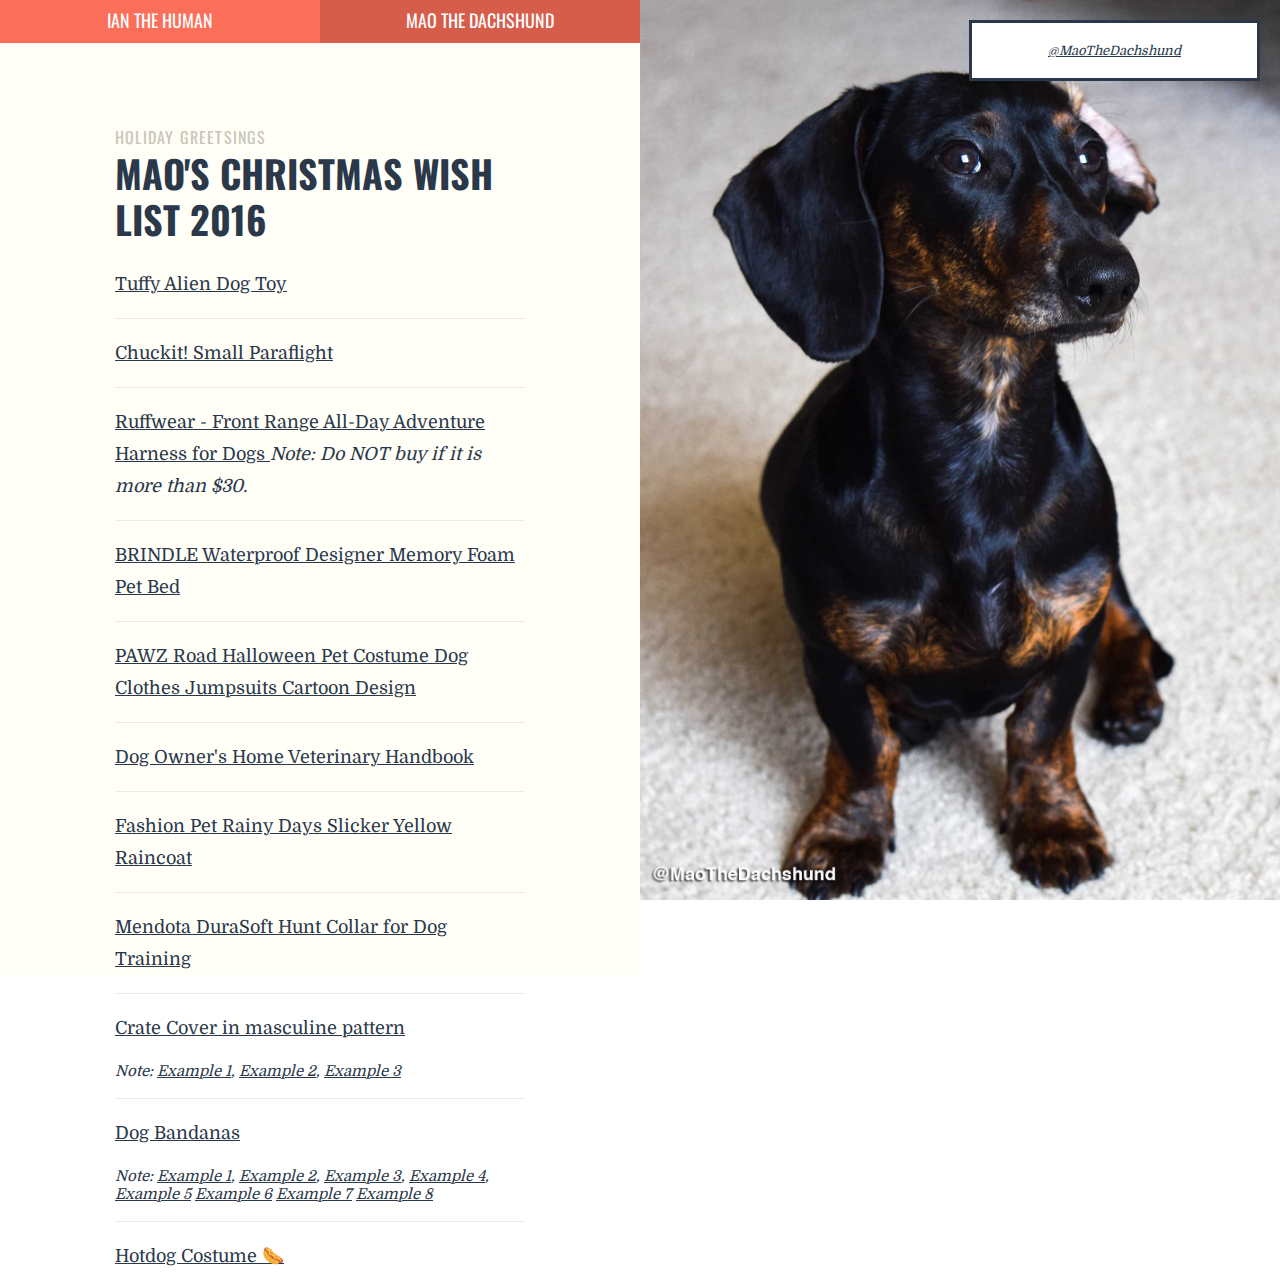
==== mao.html @ 3ab3b2b7 "removed some examples" ====
<DOCTYPE html>
    <head>
        <link rel="stylesheet" type="text/css" href="style.css">
        <link rel="stylesheet" type="text/css" href="mediaqueries.css">
        <link href="https://fonts.googleapis.com/css?family=Domine|Oswald" rel="stylesheet">
    </head>
    <body>
        <div class="main-content-container">
            <div class="navigation  flexbox">
                <a href="index.html" class="button">
                    Ian The Human
                </a>
                <a href="mao.html" class="button  active">
                    Mao The Dachshund
                </a>
            </div>
            <div class="main-content-scroll">
                <div class="main-content">
                    <div class="step-number">
                        Holiday Greetsings
                    </div>
                    <h1>Mao's Christmas Wish List 2016</h1>
                    <p>
                        <a href="https://smile.amazon.com/dp/B00A392XO4/" target="_blank">
                            Tuffy Alien Dog Toy
                        </a>
                    </p>
                    <div class="divider"></div>
                    <p>
                        <a href="https://smile.amazon.com/dp/B008ESY894/" target="_blank">
                            Chuckit! Small Paraflight
                        </a>
                    </p>
                    <div class="divider"></div>
                    <p>
                        <a href="https://smile.amazon.com/dp/B00LHXZSG0/" target="_blank">
                            Ruffwear - Front Range All-Day Adventure Harness for Dogs
                        </a>
                        <em>
                            Note: Do NOT buy if it is more than $30.
                        </em>
                    </p>
                    <div class="divider"></div>
                    <p>
                        <a href="https://smile.amazon.com/dp/B00ZGIU0JM/" target="_blank">
                            BRINDLE Waterproof Designer Memory Foam Pet Bed
                        </a>
                    </p>
                    <div class="divider"></div>
                    <p>
                        <a href="https://smile.amazon.com/dp/B01KHRYT48/" target="_blank">
                            PAWZ Road Halloween Pet Costume Dog Clothes Jumpsuits Cartoon Design
                        </a>
                    </p>
                    <div class="divider"></div>
                    <p>
                        <a href="https://smile.amazon.com/dp/0470067853/" target="_blank">
                            Dog Owner's Home Veterinary Handbook
                        </a>
                    </p>
                    <div class="divider"></div>
                    <p>
                        <a href="https://smile.amazon.com/dp/B004GF7N32/" target="_blank">
                            Fashion Pet Rainy Days Slicker Yellow Raincoat
                        </a>
                    </p>
                    <div class="divider"></div>
                    <p>
                        <a href="http://www.basspro.com/Mendota-DuraSoft-Hunt-Collar-for-Dog-Training/product/13020205312212/" target="_blank">
                            Mendota DuraSoft Hunt Collar for Dog Training
                        </a>
                    </p>
                    <div class="divider"></div>
                    <p>
                        <a href="https://smile.amazon.com/gp/product/B000QFWCJ6/" target="_blank">
                            Crate Cover in masculine pattern
                        </a>
                        <div class="note">Note: <a href="https://www.etsy.com/listing/250119171/pet-teepee" target="_blank">Example 1</a>, <a href="https://www.etsy.com/listing/476317339/pet-teepee-29x29" target"_blank">Example 2</a>, <a href="https://www.etsy.com/listing/478689494/pet-pals-teepee" target="_blank">Example 3</a></div>
                    </p>
                    <div class="divider"></div>
                    <p>
                        <a href="http://www.basspro.com/Mendota-DuraSoft-Hunt-Collar-for-Dog-Training/product/13020205312212/" target="_blank">
                            Dog Bandanas
                        </a>
                        <div class="note">Note:
                            <a href="https://www.etsy.com/listing/250119171/pet-teepee" target="_blank">Example 1</a>,
                            <a href="https://www.etsy.com/listing/277825312/red-neon-plaid-bandana" target"_blank">Example 2</a>,
                            <a href="https://www.etsy.com/listing/280695286/buffalo-blue-bandana" target="_blank">Example 3</a>,
                            <a href="https://www.etsy.com/listing/293800957/evergreen-frayed-bandana">Example 4</a>,
                            <a href="https://www.etsy.com/listing/291102183/bear-bandana">Example 5</a>
                            <a href="https://www.etsy.com/listing/481455106/apollos-golden-bandanas-dog-bandana-dog">Example 6</a>
                            <a href="https://www.etsy.com/listing/496786809/apollos-golden-bandanas-c3po-dog-bandana">Example 7</a>
                            <a href="https://www.etsy.com/listing/481451094/apollos-golden-bandanas-dog-bandana-dog">Example 8</a>
                        </div>
                    </p>
                    <div class="divider"></div>
                    <p>
                        <a href="https://smile.amazon.com/Casual-Canine-Diggity-Costume-lengths/dp/B000ARTUD6" target="_blank">
                            Hotdog Costume 🌭
                        </a>
                    </p>













                </div>
            </div>
        </div>
        <div class="secondary-content">
            <div class="image-note">
                <a href="https://www.instagram.com/maothedachshund/" target="_blank">
                    @MaoTheDachshund
                </a>
            </div>
            <div class="image mao">
                <!-- Background Imag Fill Here -->
            </div>
        </div>
    </body>
</html>
---- style.css ----
body {
    margin: 0;
    color: #2A384A;
    font-family: 'Domine', serif;
    font-size: 18px;
}

h1 {
    margin-top: 2px;
    color: #2A384A;
    font-family: 'Oswald', sans-serif;
    font-size: 38px;
    line-height: 1.2;
    text-transform: uppercase;
}
a {
    color: #2A384A;
}
a::visited {
    color: #2A384A;
}

strong {
    padding: 10px 15px;
    color: red;
    text-decoration: underline;
    background-color: yellow;
}
.note {
    font-size: 15px;
    font-style: italic;
}


.main-content-container {
    width: 50%;
    float: left;
    background-color: #FFFEF7;
}
.navigation {
    width: 50%;
    height: 40px;
    // Styling
    font-family: 'Oswald', sans-serif;
    background-color: red;
    // Flexbox
    display: -webkit-box;
    display: -moz-box;
    display: -ms-flexbox;
    display: -webkit-flex;
    display: flex;
    -webkit-align-items: center;
    -ms-flex-align: center;
    align-items: center;
}
.navigation .button {
    width: 50%;
    padding: 10px;
    color: white;
    font-family: 'Oswald', sans-serif;
    text-transform: uppercase;
    text-decoration: none;
    text-align: center;
    background-color: #FB6E59;
    cursor: pointer;
}
.navigation .button.active {
    background-color: #D75D4B;
}
.main-content-scroll {
    height: calc(100vh - 45px);
    position: relative;
    top: 5px;
}
.main-content {
    margin: 80px 115px;
}
.main-content p {
    line-height: 32px;
}
.main-content .divider {
    width: 100%;
    height: 1px;
    background-color: #EDEAE0;
}
.step-number {
    color: #C8C5B7;
    font-family: 'Oswald', sans-serif;
    font-size: 16px;
    text-transform: uppercase;
    letter-spacing: 1.2;
}

.secondary-content {
    width: 50%;
    float: left;
    position: fixed;
    height: 100vh;
    right: 0;
}
.secondary-content img  {
    width: 100%;
}
.secondary-content .image-note {
    position: absolute;
    top: 20px;
    right: 20px;
    width: 245px;
    padding: 20px;
    color: #5a6d82;
    font-size: 13px;
    font-style: italic;
    text-align: center;
    background-color: white;
    border: 3px solid #2A384A;
}
.secondary-content .image {
    height: 100%;
    width: 100%;
    background-position: center center;
    background-size: cover;
}
.secondary-content .image.ian {
    background-image: url('img/christmas-background-image.jpg');
}
.secondary-content .image.mao {
    background-image: url('img/maothedachshund.jpg');
    background-position: left center;
}



// Helps
// Flexbox
.flexbox {
    display: -webkit-box;
    display: -moz-box;
    display: -ms-flexbox;
    display: -webkit-flex;
    display: flex;
}
---- mediaqueries.css ----
/* Smartphones (portrait and landscape) ----------- */
@media only screen
and (min-width : 320px)
and (max-width : 480px) {
    .main-content-container {
        width: 100%;
    }
    .navigation {
        width: 100%;
    }
    .main-content {
        margin: 60px 55px;
    }
    .secondary-content {
        display: none;
    }

}

/* Smartphones (landscape) ----------- */
@media only screen
and (min-width : 321px) {
    .main-content-container {
        width: 100%;
    }
    .navigation {
        width: 100%;
    }
    // .main-content {
    //     margin: 60px 55px;
    // }
    .secondary-content {
        display: none;
    }
}

/* Smartphones (portrait) ----------- */
@media only screen
and (max-width : 320px) {
    .main-content-container {
        width: 100%;
    }
    .navigation {
        width: 100%;
    }
    .main-content {
        margin: 60px 55px;
    }
    .secondary-content {
        display: none;
    }
}

/* iPads (portrait and landscape) ----------- */
@media only screen
and (min-width : 768px)
and (max-width : 1024px) {
    .main-content-container {
        width: 100%;
    }
    .navigation {
        width: 100%;
    }
    .main-content {
        margin: 80px 155px;
    }

    .secondary-content {
        display: none;
    }
}

/* iPads (landscape) ----------- */
@media only screen
and (min-width : 768px)
and (max-width : 1024px)
and (orientation : landscape) {
    .main-content-container {
        width: 100%;
    }
    .navigation {
        width: 100%;
    }
    .secondary-content {
        display: none;
    }
}

/* iPads (portrait) ----------- */
@media only screen
and (min-width : 768px)
and (max-width : 1024px)
and (orientation : portrait) {
    .main-content-container {
        width: 100%;
    }
    .navigation {
        width: 100%;
    }
    .secondary-content {
        display: none;
    }
}

/* Desktops and laptops ----------- */
@media only screen
and (min-width : 1224px) {
    .main-content-container {
        width: 50%;
    }
    .secondary-content {
        display: block;
    }
}

/* Large screens ----------- */
@media only screen
and (min-width : 1824px) {
/* Styles */
}

/* iPhone 4 ----------- */
@media
only screen and (-webkit-min-device-pixel-ratio : 1.5),
only screen and (min-device-pixel-ratio : 1.5) {
/* Styles */
}
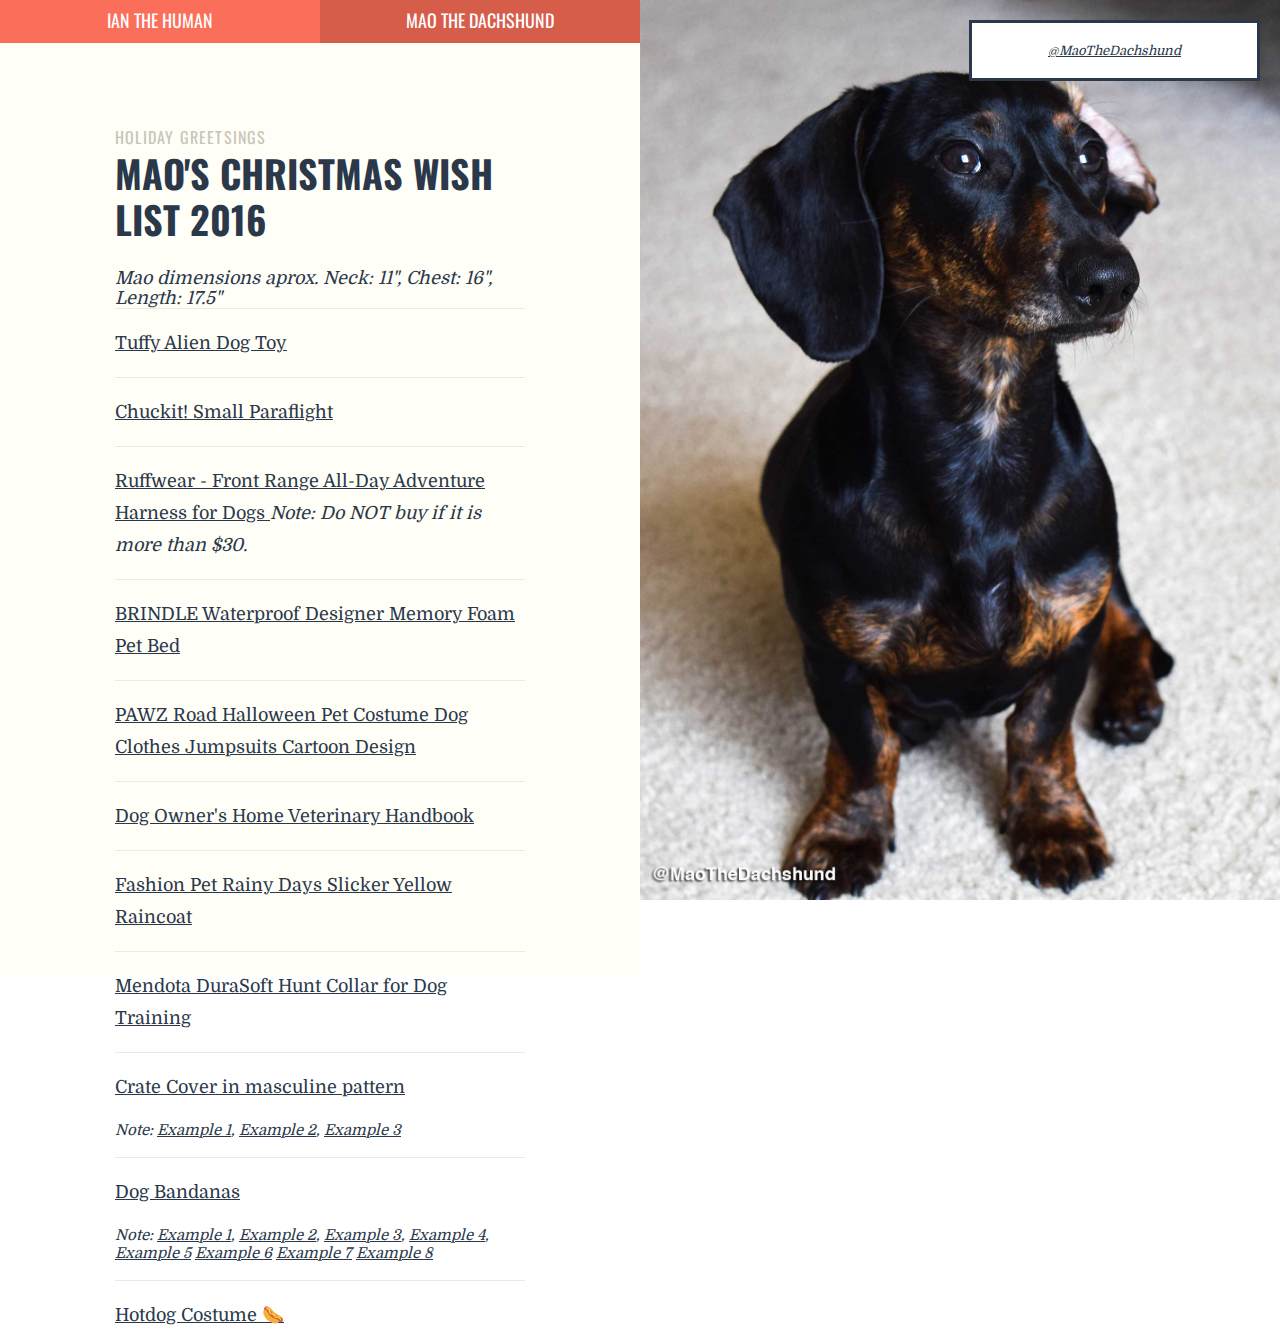
==== commit 7b834385: "Mao dimensions" ====
--- a/mao.html
+++ b/mao.html
@@ -20,6 +20,10 @@
                         Holiday Greetsings
                     </div>
                     <h1>Mao's Christmas Wish List 2016</h1>
+                    <em>
+                        Mao dimensions aprox. Neck: 11", Chest: 16", Length: 17.5"
+                    </em>
+                    <div class="divider"></div>
                     <p>
                         <a href="https://smile.amazon.com/dp/B00A392XO4/" target="_blank">
                             Tuffy Alien Dog Toy
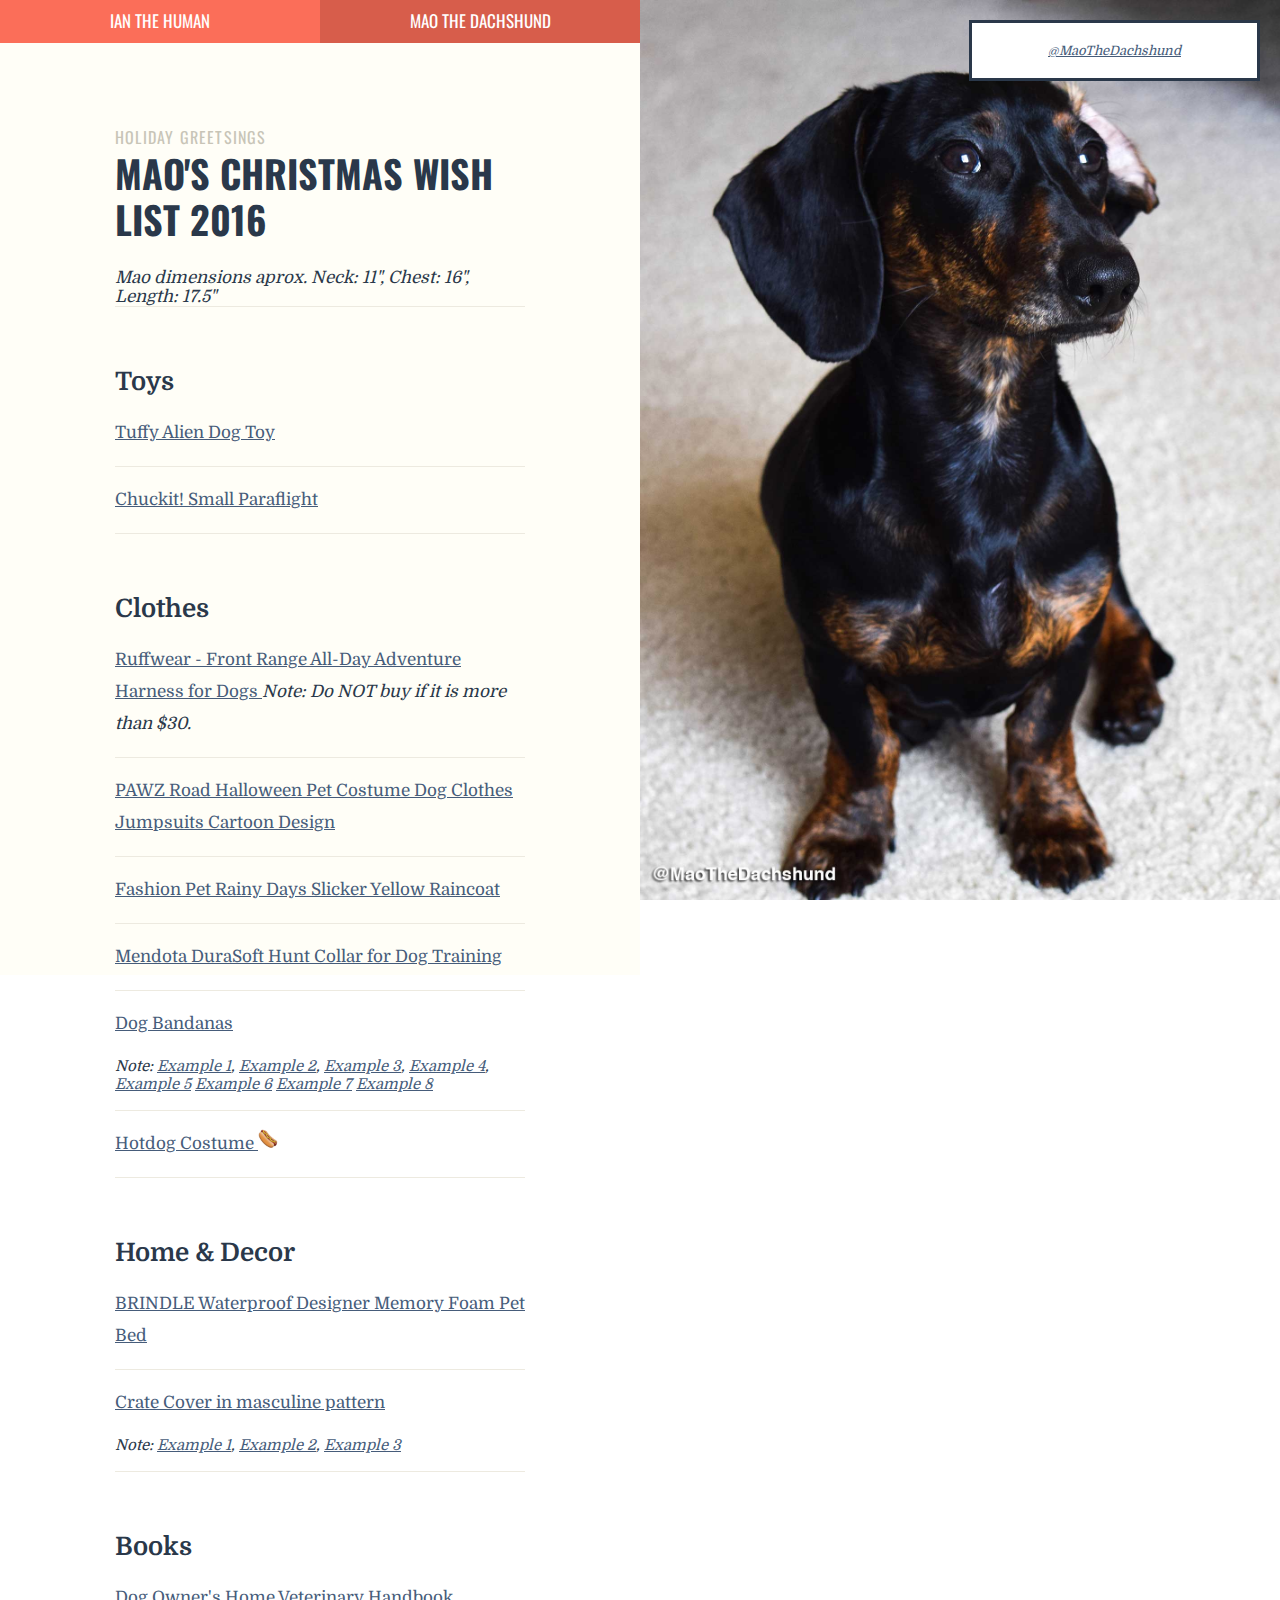
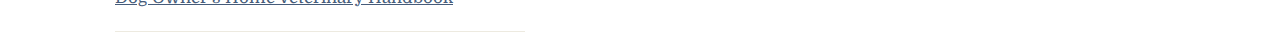
==== commit 911e4e11: "Organized list more" ====
--- a/mao.html
+++ b/mao.html
@@ -24,6 +24,9 @@
                         Mao dimensions aprox. Neck: 11", Chest: 16", Length: 17.5"
                     </em>
                     <div class="divider"></div>
+
+
+                    <h2>Toys</h2>
                     <p>
                         <a href="https://smile.amazon.com/dp/B00A392XO4/" target="_blank">
                             Tuffy Alien Dog Toy
@@ -36,6 +39,9 @@
                         </a>
                     </p>
                     <div class="divider"></div>
+
+
+                    <h2>Clothes</h2>
                     <p>
                         <a href="https://smile.amazon.com/dp/B00LHXZSG0/" target="_blank">
                             Ruffwear - Front Range All-Day Adventure Harness for Dogs
@@ -46,20 +52,8 @@
                     </p>
                     <div class="divider"></div>
                     <p>
-                        <a href="https://smile.amazon.com/dp/B00ZGIU0JM/" target="_blank">
-                            BRINDLE Waterproof Designer Memory Foam Pet Bed
-                        </a>
-                    </p>
-                    <div class="divider"></div>
-                    <p>
                         <a href="https://smile.amazon.com/dp/B01KHRYT48/" target="_blank">
                             PAWZ Road Halloween Pet Costume Dog Clothes Jumpsuits Cartoon Design
-                        </a>
-                    </p>
-                    <div class="divider"></div>
-                    <p>
-                        <a href="https://smile.amazon.com/dp/0470067853/" target="_blank">
-                            Dog Owner's Home Veterinary Handbook
                         </a>
                     </p>
                     <div class="divider"></div>
@@ -73,13 +67,6 @@
                         <a href="http://www.basspro.com/Mendota-DuraSoft-Hunt-Collar-for-Dog-Training/product/13020205312212/" target="_blank">
                             Mendota DuraSoft Hunt Collar for Dog Training
                         </a>
-                    </p>
-                    <div class="divider"></div>
-                    <p>
-                        <a href="https://smile.amazon.com/gp/product/B000QFWCJ6/" target="_blank">
-                            Crate Cover in masculine pattern
-                        </a>
-                        <div class="note">Note: <a href="https://www.etsy.com/listing/250119171/pet-teepee" target="_blank">Example 1</a>, <a href="https://www.etsy.com/listing/476317339/pet-teepee-29x29" target"_blank">Example 2</a>, <a href="https://www.etsy.com/listing/478689494/pet-pals-teepee" target="_blank">Example 3</a></div>
                     </p>
                     <div class="divider"></div>
                     <p>
@@ -100,9 +87,41 @@
                     <div class="divider"></div>
                     <p>
                         <a href="https://smile.amazon.com/Casual-Canine-Diggity-Costume-lengths/dp/B000ARTUD6" target="_blank">
-                            Hotdog Costume 🌭
+                            Hotdog Costume <span class="emoji"><img src="img/emoji-hodog.png"></span>
                         </a>
                     </p>
+                    <div class="divider"></div>
+
+
+
+                    <h2>Home & Decor</h2>
+                    <p>
+                        <a href="https://smile.amazon.com/dp/B00ZGIU0JM/" target="_blank">
+                            BRINDLE Waterproof Designer Memory Foam Pet Bed
+                        </a>
+                    </p>
+                    <div class="divider"></div>
+                    <p>
+                        <a href="https://smile.amazon.com/gp/product/B000QFWCJ6/" target="_blank">
+                            Crate Cover in masculine pattern
+                        </a>
+                        <div class="note">Note: <a href="https://www.etsy.com/listing/250119171/pet-teepee" target="_blank">Example 1</a>, <a href="https://www.etsy.com/listing/476317339/pet-teepee-29x29" target"_blank">Example 2</a>, <a href="https://www.etsy.com/listing/478689494/pet-pals-teepee" target="_blank">Example 3</a></div>
+                    </p>
+                    <div class="divider"></div>
+
+
+
+                    <h2>Books</h2>
+                    <p>
+                        <a href="https://smile.amazon.com/dp/0470067853/" target="_blank">
+                            Dog Owner's Home Veterinary Handbook
+                        </a>
+                    </p>
+                    <div class="divider"></div>
+
+
+
+
 
 
 
--- a/style.css
+++ b/style.css
@@ -2,7 +2,7 @@
     margin: 0;
     color: #2A384A;
     font-family: 'Domine', serif;
-    font-size: 18px;
+    font-size: 17px;
 }
 
 h1 {
@@ -13,11 +13,14 @@
     line-height: 1.2;
     text-transform: uppercase;
 }
+h2 {
+    margin-top: 60px;
+}
 a {
-    color: #2A384A;
+    color: #465C7A;
 }
 a::visited {
-    color: #2A384A;
+    color: #465C7A;
 }
 
 strong {
@@ -29,6 +32,9 @@
 .note {
     font-size: 15px;
     font-style: italic;
+}
+.emoji img {
+    height: 20px;
 }
 
 
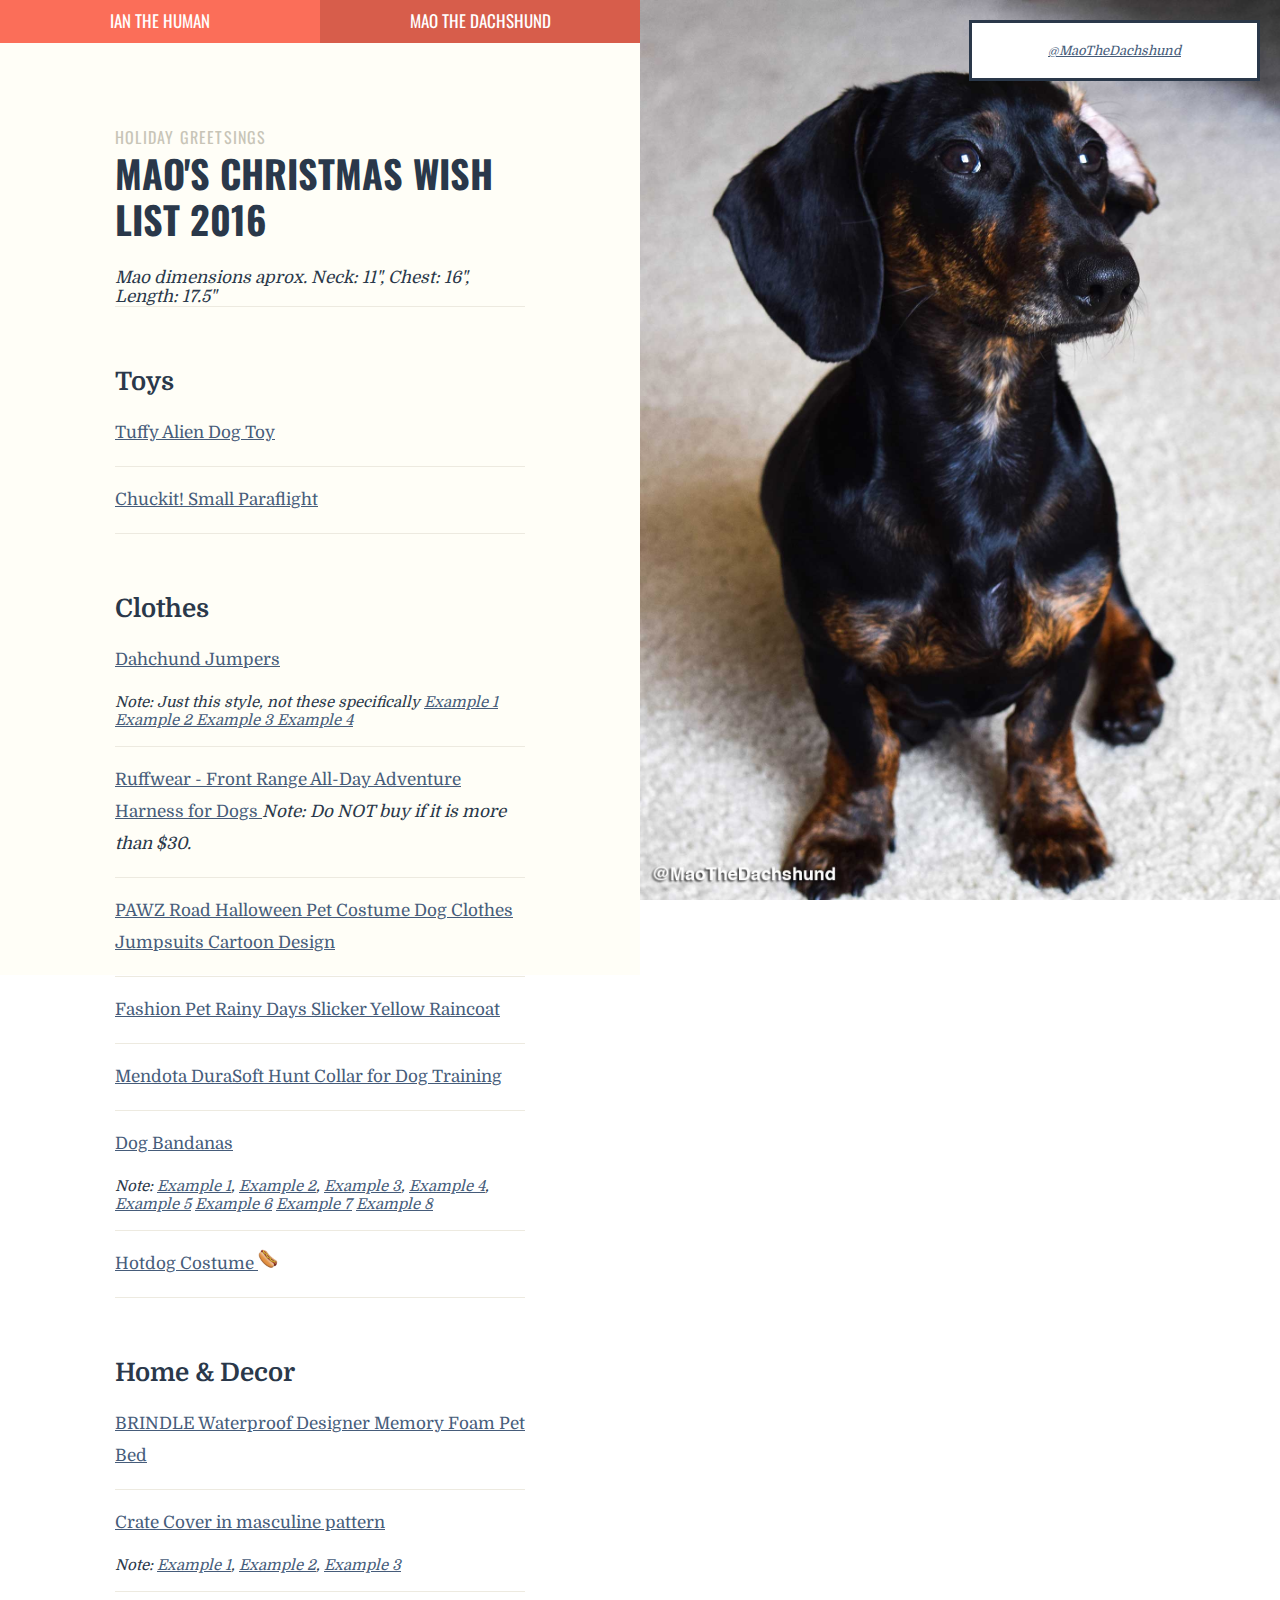
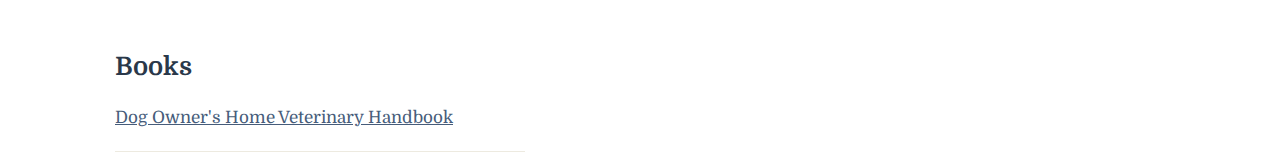
==== commit 703e3897: "Added Jumpers" ====
--- a/mao.html
+++ b/mao.html
@@ -42,6 +42,28 @@
 
 
                     <h2>Clothes</h2>
+                    <p>
+                        <a href="https://www.misterwoof.net/collections/jumpers/products/oliver-turtleneck" target="_blank">
+                            Dahchund Jumpers
+                        </a>
+                        <div class="note">Note: Just this style, not these specifically
+                            <a href="https://www.misterwoof.net/collections/jumpers/products/oliver-turtleneck" target="_blank">
+                                Example 1
+                            </a>
+                            <a href="https://www.instagram.com/p/BNh2p88A9ls/" target="_blank">
+                                Example 2
+                            </a>
+                            <a href="http://longdogclothing.com/shop/raglan-camo-accent" target="_blank">
+                                Example 3
+                            </a>
+                            <a href="http://longdogclothing.com/shop/the-vintage" target="_blank">
+                                Example 4
+                            </a>
+                            <a href="http://longdogclothing.com/shop/the-aztec" target="_blank"></a>
+
+                        </div>
+                    </p>
+                    <div class="divider"></div>
                     <p>
                         <a href="https://smile.amazon.com/dp/B00LHXZSG0/" target="_blank">
                             Ruffwear - Front Range All-Day Adventure Harness for Dogs
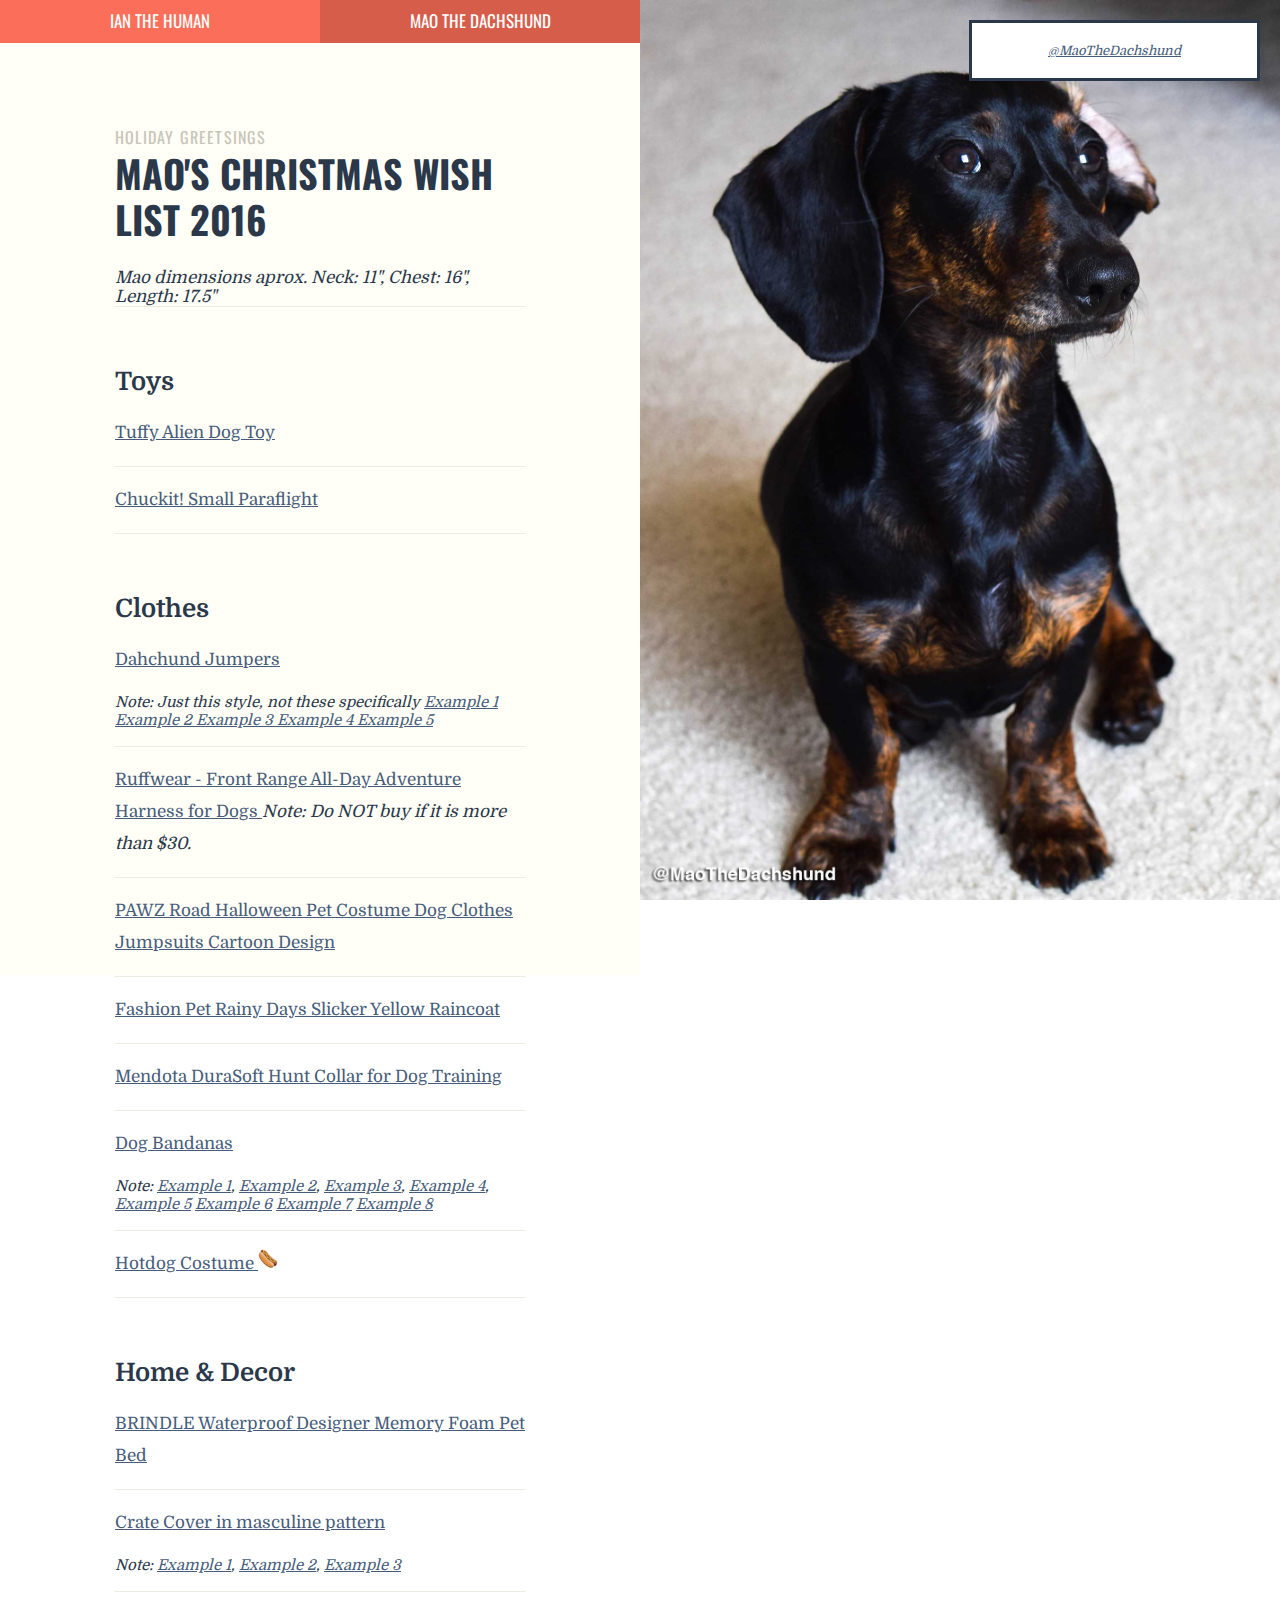
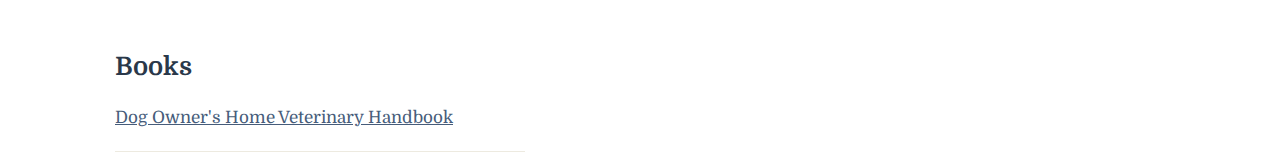
==== commit 6f03f0af: "Added missing anchor" ====
--- a/mao.html
+++ b/mao.html
@@ -59,7 +59,10 @@
                             <a href="http://longdogclothing.com/shop/the-vintage" target="_blank">
                                 Example 4
                             </a>
-                            <a href="http://longdogclothing.com/shop/the-aztec" target="_blank"></a>
+                            <a href="http://longdogclothing.com/shop/the-aztec" target="_blank">
+                                Example 5
+                            </a>
+
 
                         </div>
                     </p>
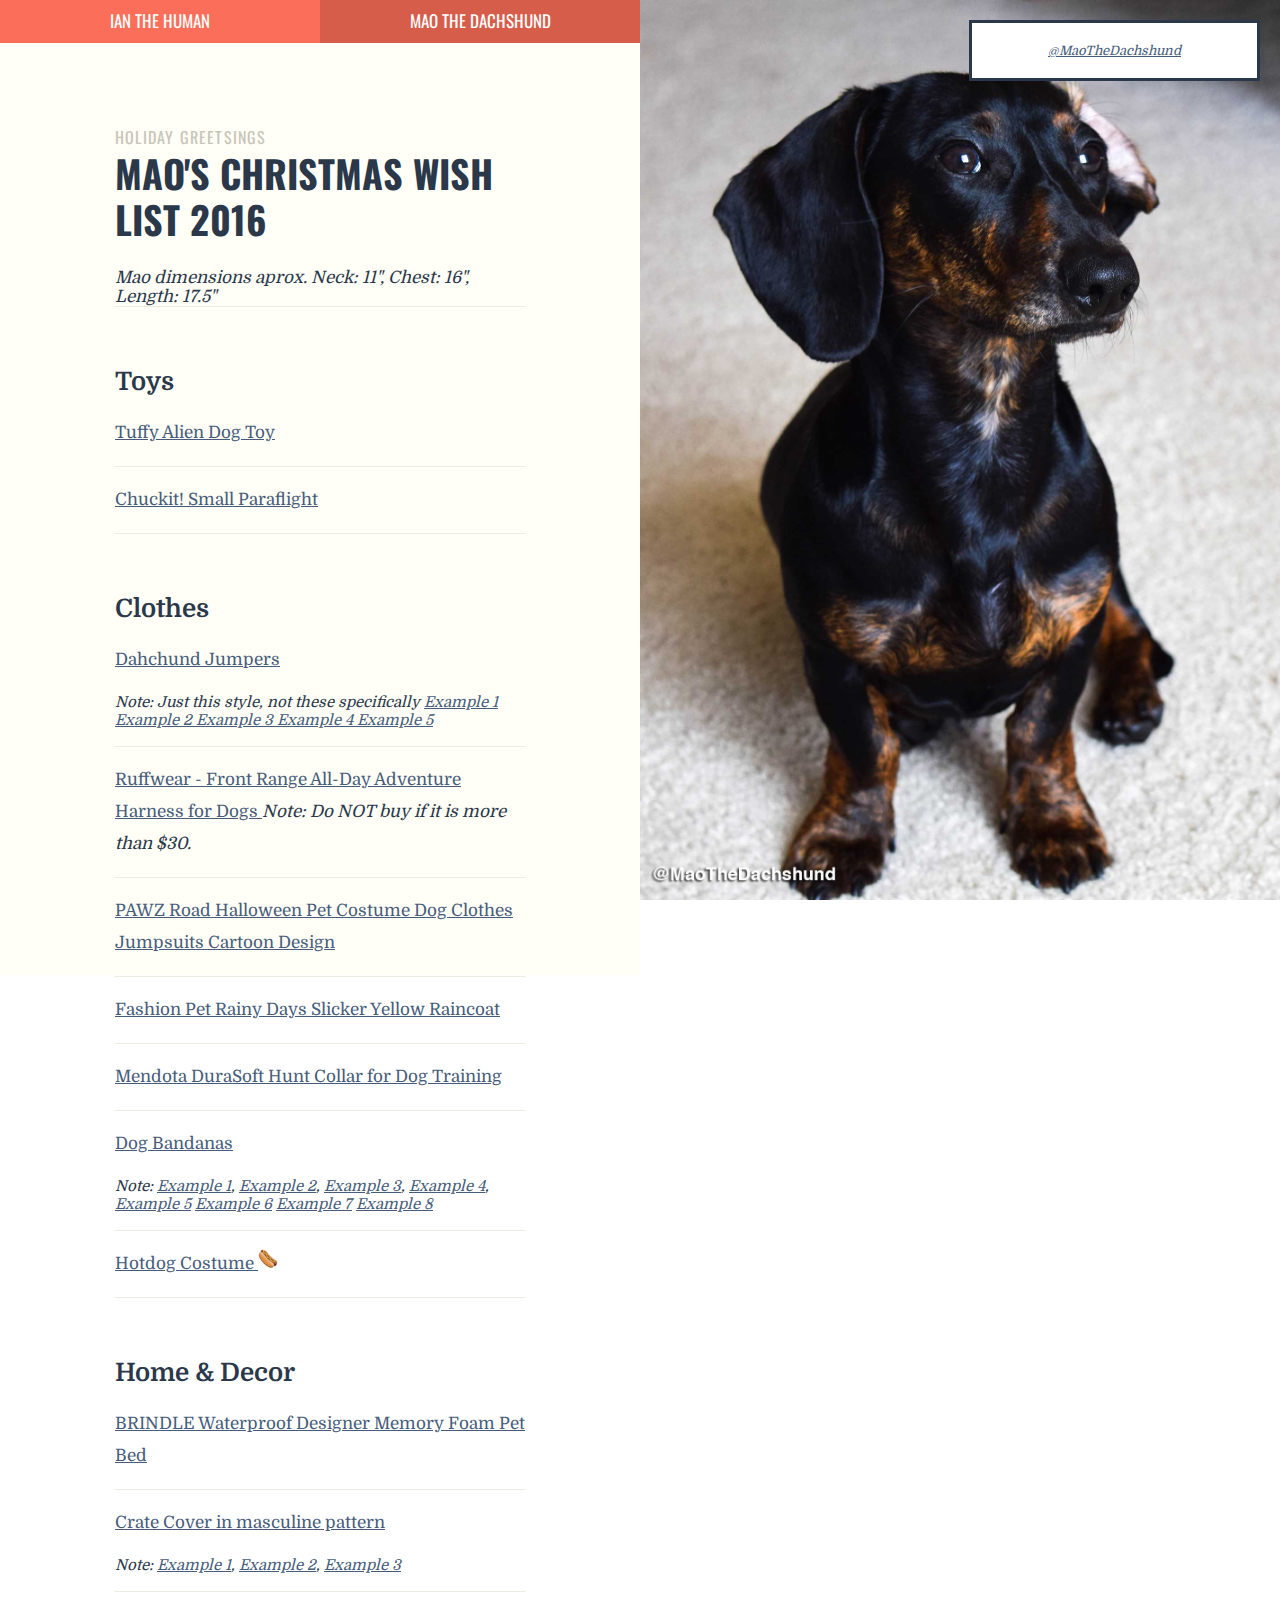
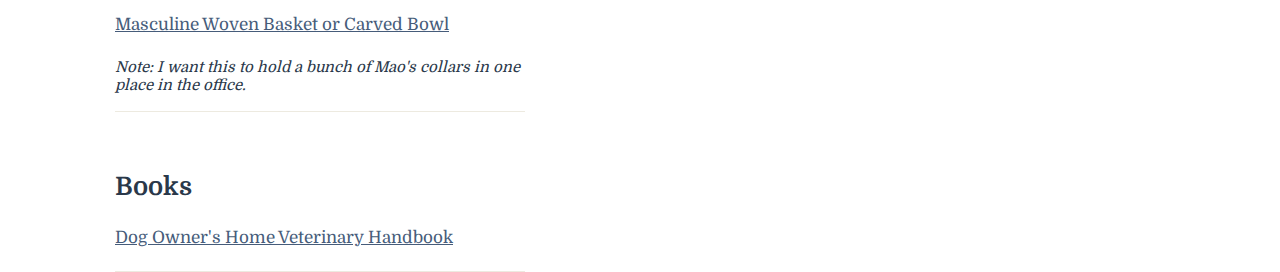
==== commit 186a17a8: "Added: Masculine Bowl" ====
--- a/mao.html
+++ b/mao.html
@@ -62,8 +62,6 @@
                             <a href="http://longdogclothing.com/shop/the-aztec" target="_blank">
                                 Example 5
                             </a>
-
-
                         </div>
                     </p>
                     <div class="divider"></div>
@@ -133,6 +131,15 @@
                         <div class="note">Note: <a href="https://www.etsy.com/listing/250119171/pet-teepee" target="_blank">Example 1</a>, <a href="https://www.etsy.com/listing/476317339/pet-teepee-29x29" target"_blank">Example 2</a>, <a href="https://www.etsy.com/listing/478689494/pet-pals-teepee" target="_blank">Example 3</a></div>
                     </p>
                     <div class="divider"></div>
+                    <p>
+                        <a href="https://smile.amazon.com/gp/product/B000QFWCJ6/" target="_blank">
+                            Masculine Woven Basket or Carved Bowl
+                        </a>
+                        <div class="note">
+                            Note: I want this to hold a bunch of Mao's collars in one place in the office.
+                        </div>
+                    </p>
+                    <div class="divider"></div>
 
 
 
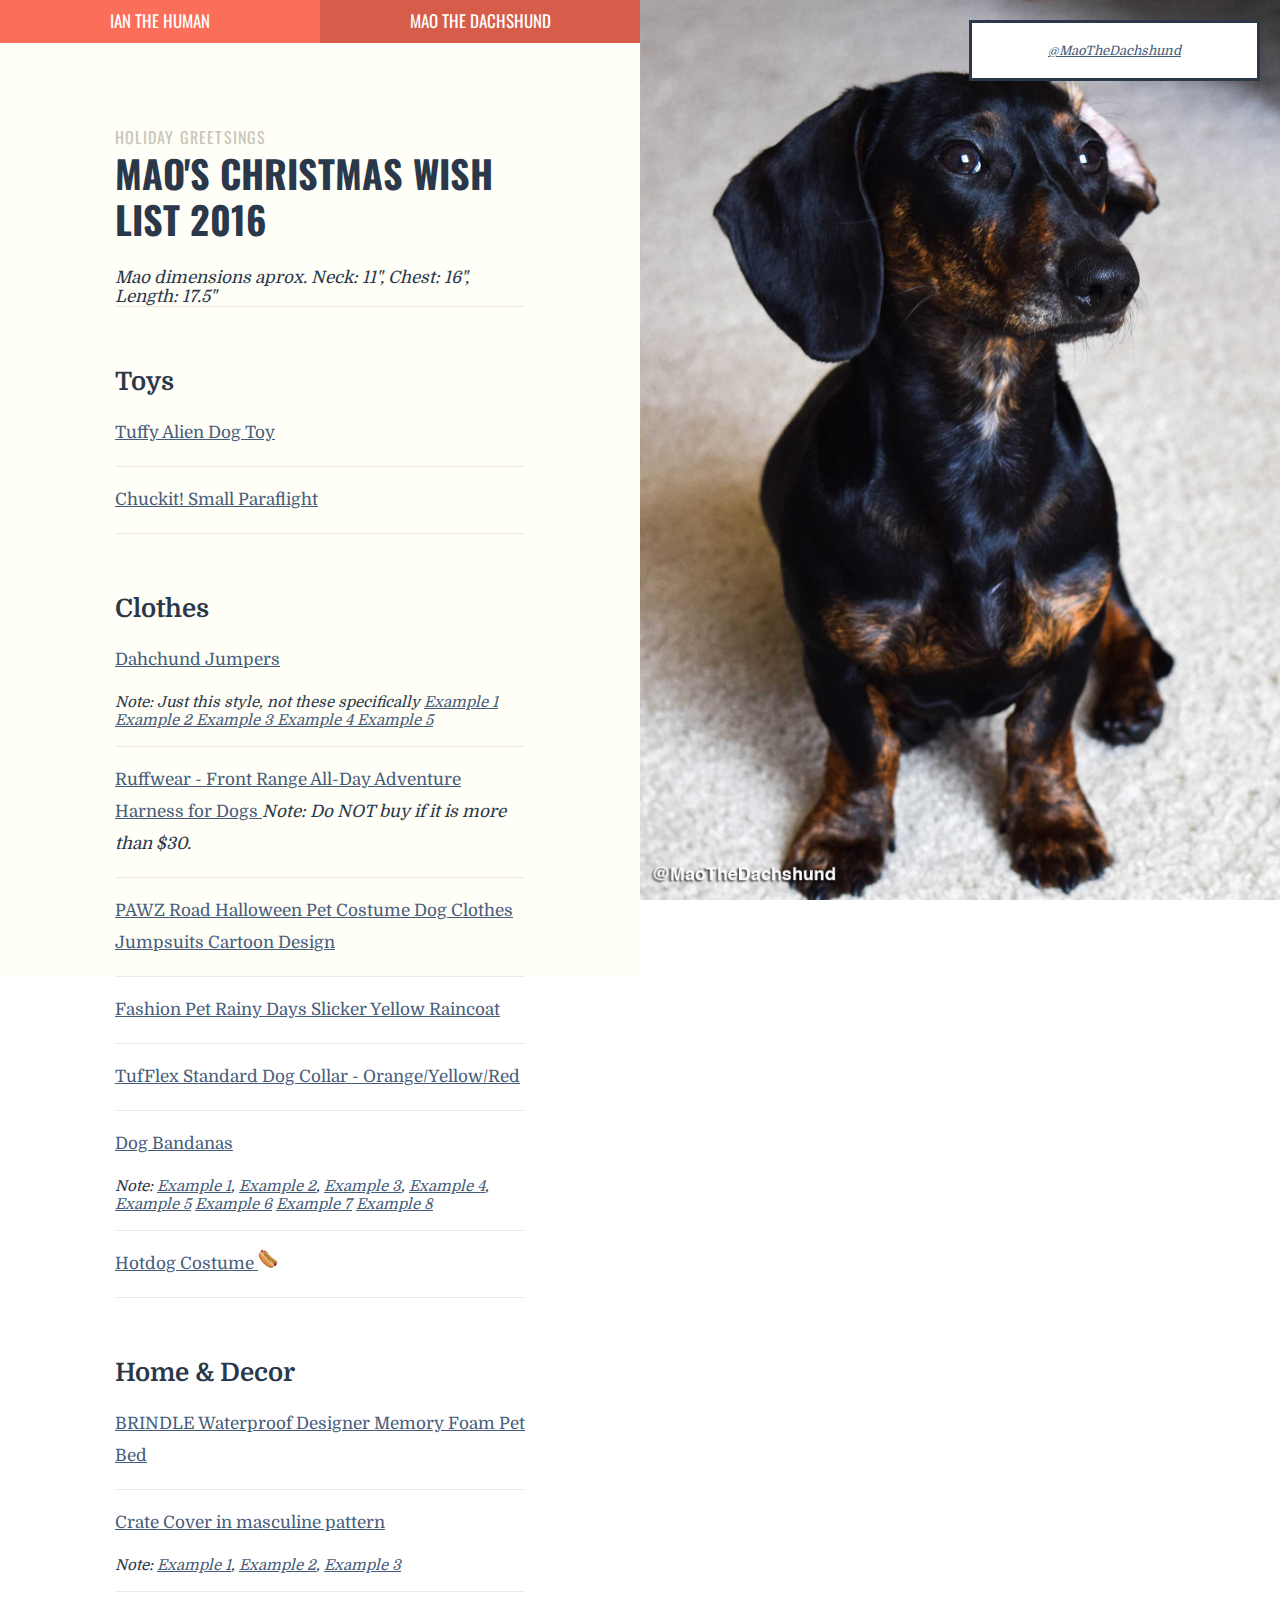
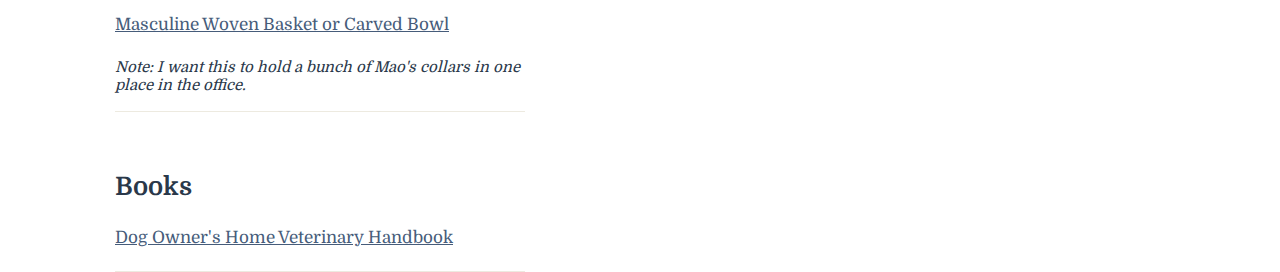
==== commit 7f910f45: "Updated Collar" ====
--- a/mao.html
+++ b/mao.html
@@ -87,8 +87,8 @@
                     </p>
                     <div class="divider"></div>
                     <p>
-                        <a href="http://www.basspro.com/Mendota-DuraSoft-Hunt-Collar-for-Dog-Training/product/13020205312212/" target="_blank">
-                            Mendota DuraSoft Hunt Collar for Dog Training
+                        <a href="http://www.gundogsupply.com/k-9-komfort-w--dee-1--collar.html" target="_blank">
+                            TufFlex Standard Dog Collar - Orange/Yellow/Red
                         </a>
                     </p>
                     <div class="divider"></div>
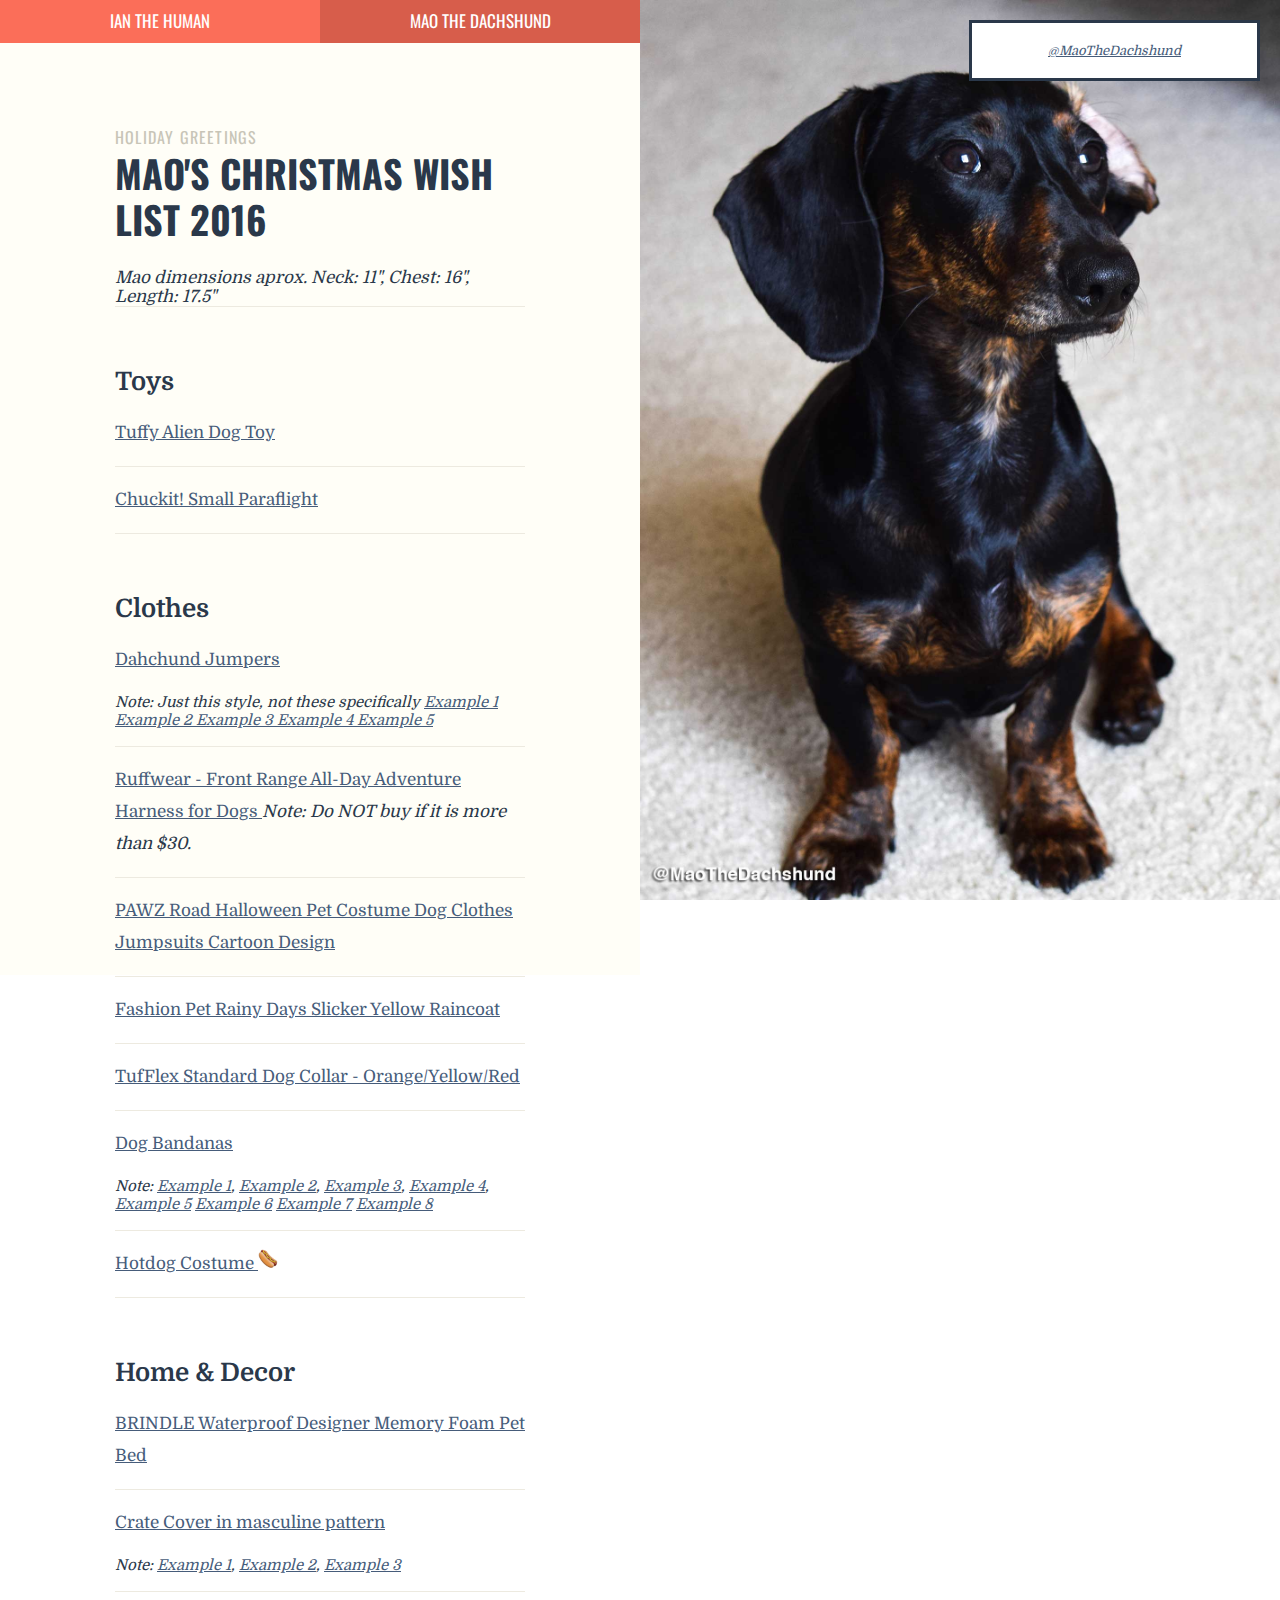
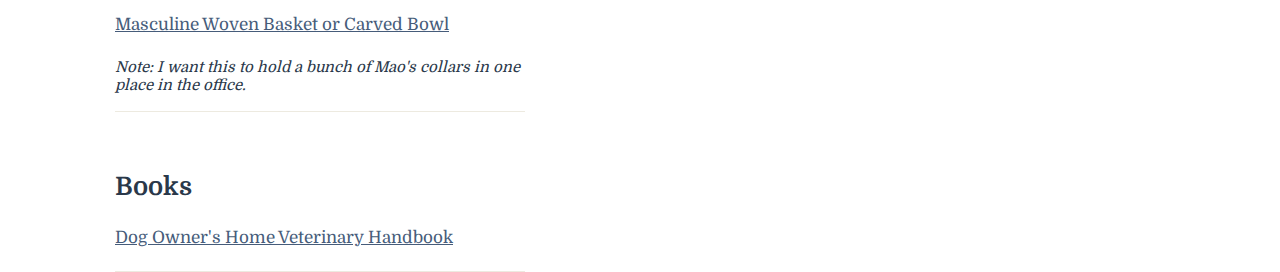
==== commit 4649eabc: "Gradient Puzzle" ====
--- a/mao.html
+++ b/mao.html
@@ -17,7 +17,7 @@
             <div class="main-content-scroll">
                 <div class="main-content">
                     <div class="step-number">
-                        Holiday Greetsings
+                        Holiday Greetings
                     </div>
                     <h1>Mao's Christmas Wish List 2016</h1>
                     <em>
